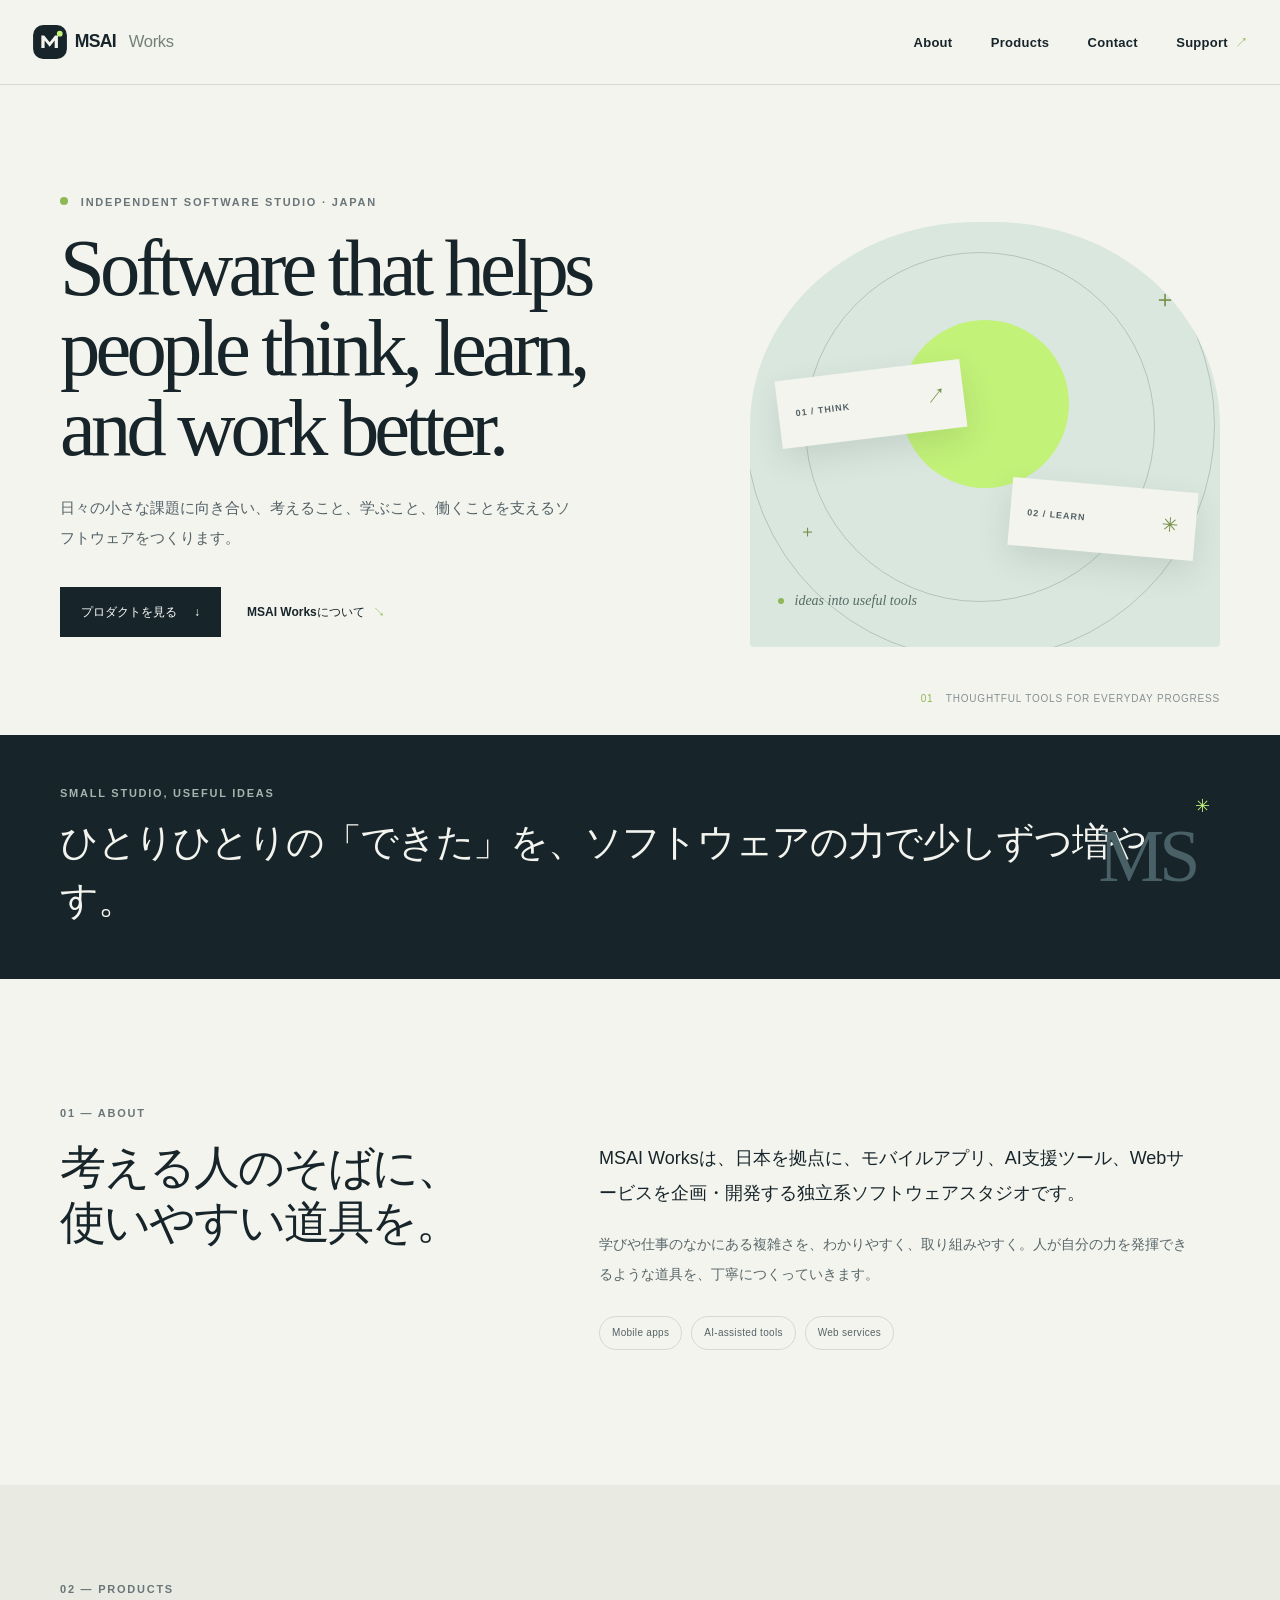
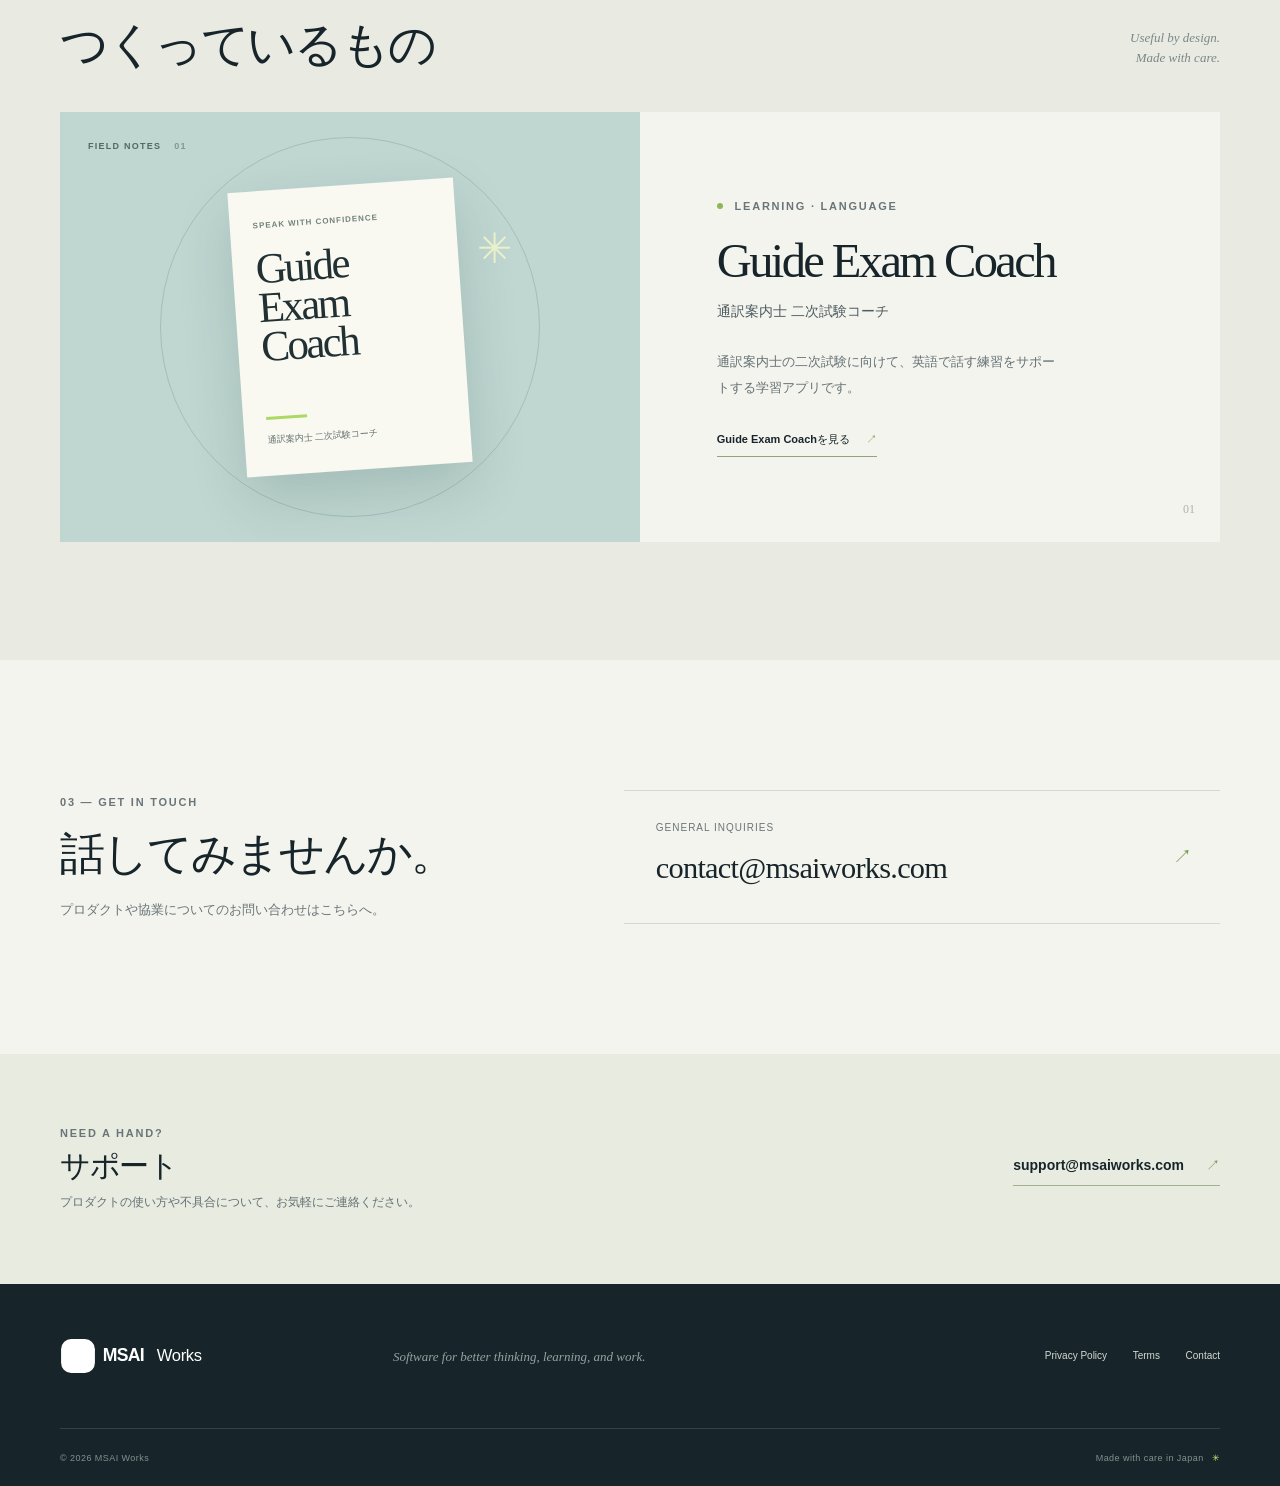
==== index.html @ 57b2ac64 "Create MSAI Works website" ====
<!doctype html>
<html lang="ja">
  <head>
    <meta charset="utf-8">
    <meta name="viewport" content="width=device-width, initial-scale=1">
    <meta name="theme-color" content="#f4f4ee">
    <meta name="description" content="MSAI Worksは、日本を拠点にモバイルアプリ、AI支援ツール、Webサービスを企画・開発する独立系ソフトウェアスタジオです。">
    <meta name="robots" content="index, follow">
    <meta property="og:type" content="website">
    <meta property="og:site_name" content="MSAI Works">
    <meta property="og:title" content="MSAI Works — Software for better thinking, learning, and work">
    <meta property="og:description" content="Software that helps people think, learn, and work better.">
    <meta property="og:url" content="https://msaiworks.com/">
    <meta property="og:locale" content="ja_JP">
    <meta name="twitter:card" content="summary">
    <link rel="canonical" href="https://msaiworks.com/">
    <link rel="icon" href="/favicon.svg" type="image/svg+xml">
    <link rel="stylesheet" href="/styles.css">
    <title>MSAI Works — Software that helps people think, learn, and work better.</title>
  </head>
  <body>
    <a class="skip-link" href="#main">本文へ移動</a>
    <header class="site-header">
      <div class="header-inner">
        <a class="brand" href="/" aria-label="MSAI Works ホーム">
          <img src="/assets/logo.svg" alt="MSAI Works" width="180" height="38">
        </a>
        <nav aria-label="メインナビゲーション">
          <ul class="nav-list">
            <li><a href="#about">About</a></li>
            <li><a href="#products">Products</a></li>
            <li><a href="#contact">Contact</a></li>
            <li><a class="nav-support" href="#support">Support <span aria-hidden="true">↗</span></a></li>
          </ul>
        </nav>
      </div>
    </header>

    <main id="main">
      <section class="hero wrap" aria-labelledby="hero-title">
        <div class="hero-copy">
          <p class="eyebrow"><span class="eyebrow-dot" aria-hidden="true"></span> Independent software studio · Japan</p>
          <h1 id="hero-title">Software that helps people think, learn, and work better.</h1>
          <p class="hero-intro">日々の小さな課題に向き合い、考えること、学ぶこと、働くことを支えるソフトウェアをつくります。</p>
          <div class="hero-actions">
            <a class="button button-dark" href="#products">プロダクトを見る <span aria-hidden="true">↓</span></a>
            <a class="text-link" href="#about">MSAI Worksについて <span aria-hidden="true">↘</span></a>
          </div>
        </div>
        <div class="hero-art" aria-hidden="true">
          <div class="art-orbit orbit-one"></div>
          <div class="art-orbit orbit-two"></div>
          <div class="art-sun"></div>
          <div class="art-card card-top"><span class="card-index">01 / THINK</span><span class="card-symbol">↗</span></div>
          <div class="art-card card-bottom"><span class="card-index">02 / LEARN</span><span class="card-symbol">✳</span></div>
          <div class="art-note"><span class="note-dot"></span> ideas into useful tools</div>
          <span class="art-cross cross-one">＋</span>
          <span class="art-cross cross-two">＋</span>
        </div>
        <div class="hero-footnote"><span>01</span> Thoughtful tools for everyday progress</div>
      </section>

      <section class="intro-band">
        <div class="wrap intro-band-inner">
          <p class="eyebrow">Small studio, useful ideas</p>
          <p class="intro-statement">ひとりひとりの「できた」を、<br class="mobile-break">ソフトウェアの力で少しずつ増やす。</p>
          <span class="intro-mark" aria-hidden="true">MS<span>✳</span></span>
        </div>
      </section>

      <section class="content-section wrap" id="about" aria-labelledby="about-title">
        <div class="section-heading">
          <p class="eyebrow">01 — About</p>
          <h2 id="about-title">考える人のそばに、<br>使いやすい道具を。</h2>
        </div>
        <div class="section-body about-body">
          <p class="lead">MSAI Worksは、日本を拠点に、モバイルアプリ、AI支援ツール、Webサービスを企画・開発する独立系ソフトウェアスタジオです。</p>
          <p>学びや仕事のなかにある複雑さを、わかりやすく、取り組みやすく。人が自分の力を発揮できるような道具を、丁寧につくっていきます。</p>
          <div class="about-tags" aria-label="開発領域">
            <span>Mobile apps</span><span>AI-assisted tools</span><span>Web services</span>
          </div>
        </div>
      </section>

      <section class="products-section" id="products" aria-labelledby="products-title">
        <div class="wrap">
          <div class="section-topline">
            <div>
              <p class="eyebrow">02 — Products</p>
              <h2 id="products-title">つくっているもの</h2>
            </div>
            <p class="section-aside">Useful by design.<br>Made with care.</p>
          </div>
          <article class="product-card">
            <div class="product-visual" aria-hidden="true">
              <span class="product-visual-label">FIELD NOTES <i>01</i></span>
              <div class="product-paper">
                <span class="paper-kicker">SPEAK WITH CONFIDENCE</span>
                <span class="paper-title">Guide<br>Exam<br>Coach</span>
                <span class="paper-line"></span>
                <span class="paper-footer">通訳案内士 二次試験コーチ</span>
              </div>
              <span class="product-spark">✳</span>
              <span class="product-orbit"></span>
            </div>
            <div class="product-details">
              <p class="eyebrow product-status"><span class="status-dot"></span> Learning · Language</p>
              <h3>Guide Exam Coach</h3>
              <p class="product-ja">通訳案内士 二次試験コーチ</p>
              <p class="product-description">通訳案内士の二次試験に向けて、英語で話す練習をサポートする学習アプリです。</p>
              <a class="product-link" href="https://guideexamcoach.com/">Guide Exam Coachを見る <span aria-hidden="true">↗</span></a>
            </div>
            <span class="product-number" aria-hidden="true">01</span>
          </article>
        </div>
      </section>

      <section class="contact-section wrap" id="contact" aria-labelledby="contact-title">
        <div class="contact-heading">
          <p class="eyebrow">03 — Get in touch</p>
          <h2 id="contact-title">話してみませんか。</h2>
          <p>プロダクトや協業についてのお問い合わせはこちらへ。</p>
        </div>
        <a class="contact-card" href="mailto:contact@msaiworks.com">
          <span class="contact-card-label">General inquiries</span>
          <span class="contact-email">contact@msaiworks.com</span>
          <span class="contact-arrow" aria-hidden="true">↗</span>
        </a>
      </section>

      <section class="support-band" id="support" aria-labelledby="support-title">
        <div class="wrap support-inner">
          <div>
            <p class="eyebrow">Need a hand?</p>
            <h2 id="support-title">サポート</h2>
            <p>プロダクトの使い方や不具合について、お気軽にご連絡ください。</p>
          </div>
          <a class="support-link" href="mailto:support@msaiworks.com">support@msaiworks.com <span aria-hidden="true">↗</span></a>
        </div>
      </section>
    </main>

    <footer class="site-footer">
      <div class="wrap footer-main">
        <a class="brand footer-brand" href="/" aria-label="MSAI Works ホーム">
          <img src="/assets/logo.svg" alt="MSAI Works" width="180" height="38">
        </a>
        <p>Software for better thinking, learning, and work.</p>
        <nav aria-label="フッターナビゲーション">
          <a href="/privacy.html">Privacy Policy</a>
          <a href="/terms.html">Terms</a>
          <a href="#contact">Contact</a>
        </nav>
      </div>
      <div class="wrap footer-bottom">
        <span>© 2026 MSAI Works</span>
        <span>Made with care in Japan <span class="footer-star" aria-hidden="true">✳</span></span>
      </div>
    </footer>
  </body>
</html>
---- styles.css ----
@charset "utf-8";

:root {
  color-scheme: light;
  --paper: #f4f4ee;
  --paper-deep: #e9ebe3;
  --ink: #17252a;
  --muted: #697579;
  --line: #d4d9d2;
  --green: #c3f279;
  --green-dark: #8eb856;
  --blue: #b8d9d7;
  --serif: "Iowan Old Style", "Palatino Linotype", "Book Antiqua", Georgia, serif;
  font-family: Inter, "Avenir Next", Avenir, "Hiragino Kaku Gothic ProN", "Yu Gothic", Meiryo, sans-serif;
  font-synthesis: none;
  text-rendering: optimizeLegibility;
  -webkit-font-smoothing: antialiased;
  scroll-behavior: smooth;
  scroll-padding-top: 6rem;
}

* { box-sizing: border-box; }

body {
  margin: 0;
  background: var(--paper);
  color: var(--ink);
  font-size: 16px;
  line-height: 1.8;
}

a { color: inherit; }
img { display: block; max-width: 100%; }
.wrap { width: min(1160px, calc(100% - 64px)); margin-inline: auto; }

.skip-link {
  position: absolute;
  top: 8px;
  left: 8px;
  z-index: 10;
  padding: 10px 16px;
  transform: translateY(-150%);
  background: var(--ink);
  color: white;
}
.skip-link:focus { transform: translateY(0); }

.site-header { border-bottom: 1px solid var(--line); }
.header-inner {
  width: min(1320px, calc(100% - 64px));
  min-height: 84px;
  margin-inline: auto;
  display: flex;
  align-items: center;
  justify-content: space-between;
  gap: 36px;
}
.brand { display: inline-flex; flex: 0 0 auto; }
.brand img { width: 180px; height: auto; }
.nav-list { display: flex; align-items: center; gap: clamp(22px, 3vw, 44px); margin: 0; padding: 0; list-style: none; }
.nav-list a, .footer-main nav a { text-decoration: none; }
.nav-list a { font-size: 13px; font-weight: 600; letter-spacing: .02em; }
.nav-list a:hover, .footer-main nav a:hover, .text-link:hover { color: #4e7135; }
.nav-support span { color: var(--green-dark); margin-left: 3px; }

.hero { min-height: 650px; padding-block: 105px 56px; position: relative; display: grid; grid-template-columns: 1.1fr .9fr; align-items: center; }
.hero-copy { position: relative; z-index: 1; max-width: 660px; padding-bottom: 38px; }
.eyebrow { margin: 0 0 18px; color: var(--muted); font-size: 11px; font-weight: 700; letter-spacing: .16em; line-height: 1.5; text-transform: uppercase; }
.eyebrow-dot, .status-dot, .note-dot { display: inline-block; width: 8px; height: 8px; border-radius: 50%; background: var(--green-dark); vertical-align: 1px; margin-right: 8px; }
.hero h1 { max-width: 650px; margin: 0; font-family: var(--serif); font-size: clamp(3.6rem, 6.3vw, 6.1rem); font-weight: 400; letter-spacing: -.06em; line-height: .99; }
.hero-intro { max-width: 510px; margin: 26px 0 0; color: #536167; font-size: 15px; line-height: 2; }
.hero-actions { display: flex; flex-wrap: wrap; align-items: center; gap: 26px; margin-top: 34px; }
.button { display: inline-flex; min-height: 50px; align-items: center; justify-content: center; gap: 17px; padding: 0 21px; text-decoration: none; font-size: 12px; font-weight: 700; transition: transform .2s ease, background .2s ease; }
.button:hover { transform: translateY(-2px); }
.button-dark { background: var(--ink); color: #fff; }
.button-dark:hover { background: #294047; }
.text-link { font-size: 12px; font-weight: 700; text-decoration: none; }
.text-link span { padding-left: 5px; color: var(--green-dark); }
.hero-art { width: min(100%, 470px); height: 425px; justify-self: end; position: relative; overflow: hidden; border-radius: 48% 48% 4px 4px; background: #dae7df; }
.art-orbit { position: absolute; border: 1px solid rgba(23, 37, 42, .19); border-radius: 50%; }
.orbit-one { width: 470px; height: 470px; left: -5px; top: -32px; }
.orbit-two { width: 350px; height: 350px; left: 55px; top: 30px; }
.art-sun { position: absolute; width: 168px; height: 168px; left: 151px; top: 98px; border-radius: 50%; background: var(--green); }
.art-card { position: absolute; width: 186px; padding: 16px 17px; display: flex; justify-content: space-between; align-items: center; background: var(--paper); box-shadow: 0 12px 32px rgba(29, 54, 51, .12); }
.card-top { left: 28px; top: 148px; transform: rotate(-7deg); }
.card-bottom { right: 24px; bottom: 94px; transform: rotate(5deg); }
.card-index { color: #536167; font-size: 9px; font-weight: 700; letter-spacing: .11em; }
.card-symbol { color: #748f48; font-size: 20px; }
.art-note { position: absolute; bottom: 34px; left: 28px; color: #566b66; font-family: var(--serif); font-size: 14px; font-style: italic; }
.note-dot { width: 6px; height: 6px; margin-right: 7px; }
.art-cross { position: absolute; color: #748f48; font-size: 24px; font-weight: 300; }
.cross-one { right: 43px; top: 55px; }
.cross-two { left: 49px; bottom: 99px; font-size: 17px; }
.hero-footnote { position: absolute; right: 0; bottom: 27px; color: #859092; font-size: 10px; letter-spacing: .08em; text-transform: uppercase; }
.hero-footnote span { color: var(--green-dark); margin-right: 9px; }

.intro-band { background: var(--ink); color: var(--paper); }
.intro-band-inner { min-height: 244px; position: relative; display: flex; flex-direction: column; justify-content: center; padding-block: 45px; }
.intro-band .eyebrow { color: #a4b5ae; margin-bottom: 13px; }
.intro-statement { margin: 0; font-family: var(--serif); font-size: clamp(1.65rem, 3vw, 2.7rem); letter-spacing: -.035em; line-height: 1.5; }
.intro-mark { position: absolute; right: 15px; top: 50%; transform: translateY(-50%); color: #496067; font-family: var(--serif); font-size: 74px; letter-spacing: -.07em; }
.intro-mark span { color: var(--green); font-family: sans-serif; font-size: 18px; vertical-align: top; }
.mobile-break { display: none; }

.content-section { display: grid; grid-template-columns: .85fr 1.15fr; gap: 80px; padding-block: 126px 135px; }
.section-heading h2, .section-topline h2, .contact-heading h2, .support-inner h2 { margin: 0; font-family: var(--serif); font-weight: 400; letter-spacing: -.045em; line-height: 1.2; }
.section-heading h2 { font-size: clamp(2rem, 3.6vw, 3.15rem); }
.section-body { max-width: 590px; padding-top: 36px; }
.section-body p { margin: 0; color: #59676b; font-size: 14px; line-height: 2.15; }
.section-body p + p { margin-top: 18px; }
.section-body .lead { color: var(--ink); font-size: 18px; line-height: 1.95; }
.about-tags { display: flex; flex-wrap: wrap; gap: 9px; margin-top: 27px; }
.about-tags span { padding: 7px 12px; border: 1px solid var(--line); border-radius: 99px; color: #566367; font-size: 10px; letter-spacing: .03em; }

.products-section { padding-block: 96px 118px; background: var(--paper-deep); }
.section-topline { display: flex; justify-content: space-between; align-items: end; margin-bottom: 39px; }
.section-topline h2 { font-size: clamp(2.1rem, 4vw, 3rem); }
.section-aside { margin: 0 0 5px; color: #7a8786; font-family: var(--serif); font-size: 13px; font-style: italic; line-height: 1.55; text-align: right; }
.product-card { position: relative; display: grid; grid-template-columns: 1fr 1fr; min-height: 430px; background: var(--paper); }
.product-visual { min-height: 430px; position: relative; overflow: hidden; display: grid; place-items: center; background: #bfd6d1; }
.product-visual-label { position: absolute; z-index: 1; left: 28px; top: 26px; color: #536967; font-size: 9px; font-weight: 700; letter-spacing: .14em; }
.product-visual-label i { margin-left: 9px; font-style: normal; color: #809793; }
.product-paper { z-index: 1; width: 226px; height: 285px; position: relative; padding: 28px 23px; display: flex; flex-direction: column; background: #f9f8f1; transform: rotate(-4deg); box-shadow: 0 22px 55px rgba(26, 54, 52, .16); }
.paper-kicker { color: #72837c; font-size: 8px; font-weight: 700; letter-spacing: .12em; }
.paper-title { margin-top: 17px; color: #203033; font-family: var(--serif); font-size: 43px; letter-spacing: -.06em; line-height: .9; }
.paper-line { width: 41px; height: 3px; margin-top: auto; background: #acd965; }
.paper-footer { margin-top: 12px; color: #61716e; font-size: 9px; }
.product-spark { position: absolute; z-index: 2; right: 22%; top: 23%; color: #eaf0c9; font-size: 42px; }
.product-orbit { position: absolute; width: 380px; height: 380px; border: 1px solid rgba(40, 75, 69, .17); border-radius: 50%; }
.product-details { align-self: center; padding: 70px clamp(34px, 6vw, 82px); }
.product-status { margin-bottom: 21px; }
.status-dot { width: 6px; height: 6px; margin-right: 7px; }
.product-details h3 { margin: 0; font-family: var(--serif); font-size: clamp(2.2rem, 3.8vw, 3.4rem); font-weight: 400; letter-spacing: -.055em; line-height: 1.1; }
.product-ja { margin: 10px 0 0; color: #4c5a5f; font-size: 14px; font-weight: 600; }
.product-description { max-width: 350px; margin: 25px 0 0; color: #647074; font-size: 13px; line-height: 2; }
.product-link { display: inline-flex; align-items: center; gap: 16px; margin-top: 29px; padding-bottom: 6px; border-bottom: 1px solid #94a579; font-size: 11px; font-weight: 700; text-decoration: none; }
.product-link span { color: #769b4d; }
.product-link:hover { color: #527431; }
.product-number { position: absolute; right: 25px; bottom: 22px; color: #abb4ad; font-family: var(--serif); font-size: 12px; }

.contact-section { display: grid; grid-template-columns: .9fr 1.1fr; align-items: center; gap: 76px; padding-block: 130px; }
.contact-heading h2 { font-size: clamp(2rem, 3.5vw, 3rem); }
.contact-heading > p:last-child { margin: 16px 0 0; color: var(--muted); font-size: 13px; }
.contact-card { position: relative; min-height: 134px; display: flex; flex-direction: column; justify-content: center; padding: 25px 65px 25px 32px; border-top: 1px solid var(--line); border-bottom: 1px solid var(--line); text-decoration: none; }
.contact-card:hover { background: rgba(255, 255, 255, .38); }
.contact-card-label { color: var(--muted); font-size: 10px; letter-spacing: .1em; text-transform: uppercase; }
.contact-email { margin-top: 4px; font-family: var(--serif); font-size: clamp(1.25rem, 2.4vw, 1.9rem); letter-spacing: -.025em; }
.contact-arrow { position: absolute; right: 28px; top: 50%; transform: translateY(-50%); color: #78994d; font-size: 19px; }

.support-band { background: #e8ebdf; }
.support-inner { min-height: 230px; display: flex; align-items: center; justify-content: space-between; gap: 35px; padding-block: 48px; }
.support-inner .eyebrow { margin-bottom: 6px; }
.support-inner h2 { font-size: 30px; }
.support-inner p:last-child { margin: 8px 0 0; color: #637075; font-size: 12px; }
.support-link { display: inline-flex; align-items: center; gap: 22px; padding-bottom: 7px; border-bottom: 1px solid #a2b18e; font-size: 14px; font-weight: 650; text-decoration: none; }
.support-link span { color: #78994d; }

.site-footer { background: var(--ink); color: var(--paper); }
.footer-main { min-height: 144px; display: grid; grid-template-columns: 1fr 1.2fr 1.4fr; align-items: center; gap: 24px; }
.footer-brand img { filter: brightness(0) invert(1); }
.footer-main > p { margin: 0; color: #93a3a0; font-family: var(--serif); font-size: 13px; font-style: italic; }
.footer-main nav { display: flex; justify-content: end; gap: clamp(15px, 2vw, 28px); }
.footer-main nav a { color: #d3d9d2; font-size: 10px; }
.footer-main nav a:hover { color: var(--green); }
.footer-bottom { min-height: 58px; display: flex; align-items: center; justify-content: space-between; border-top: 1px solid #314349; color: #82918f; font-size: 9px; letter-spacing: .05em; }
.footer-star { padding-left: 5px; color: var(--green); }

.legal-page { max-width: 900px; padding-block: 58px 120px; }
.back-link { display: inline-block; margin-bottom: 70px; color: #657275; font-size: 11px; text-decoration: none; }
.back-link:hover { color: var(--ink); }
.legal-eyebrow { margin-bottom: 11px; }
.legal-page > h1 { margin: 0; font-family: var(--serif); font-size: clamp(3.1rem, 7vw, 5.5rem); font-weight: 400; letter-spacing: -.065em; line-height: 1.05; }
.legal-lead { margin: 23px 0 0; color: #58666a; font-size: 15px; }
.updated-date { margin: 19px 0 58px; color: #899392; font-size: 10px; }
.legal-content { border-top: 1px solid var(--line); }
.legal-content section { padding: 26px 0 24px; border-bottom: 1px solid var(--line); }
.legal-content h2 { margin: 0 0 11px; font-size: 15px; font-weight: 700; letter-spacing: -.01em; }
.legal-content p { max-width: 760px; margin: 0; color: #59676b; font-size: 13px; line-height: 2.05; }
.legal-content p + p { margin-top: 11px; }
.legal-content a { text-decoration-thickness: 1px; text-underline-offset: 3px; }
.legal-content a:hover { color: #4e7135; }
.legal-contact { margin-top: 31px; padding: 28px 30px !important; border: 1px solid var(--line) !important; background: rgba(255, 255, 255, .34); }

.not-found { min-height: 100vh; display: flex; flex-direction: column; justify-content: center; align-items: flex-start; padding-block: 70px; }
.not-found .brand { margin-bottom: 100px; }
.not-found .eyebrow { color: #6d7c70; }
.not-found h1 { margin: 0; font-family: var(--serif); font-size: clamp(2.6rem, 7vw, 5rem); font-weight: 400; letter-spacing: -.05em; line-height: 1.2; }
.not-found p:not(.eyebrow) { margin: 18px 0 28px; color: #647074; font-size: 13px; }

@media (max-width: 820px) {
  .wrap, .header-inner { width: min(100% - 42px, 650px); }
  .header-inner { min-height: 76px; gap: 15px; }
  .brand img { width: 160px; }
  .nav-list { gap: 16px; }
  .nav-list a { font-size: 11px; }
  .hero { min-height: auto; grid-template-columns: 1fr  .8fr; gap: 15px; padding-block: 95px 72px; }
  .hero h1 { font-size: clamp(3.3rem, 7.5vw, 5.2rem); }
  .hero-art { height: 340px; }
  .art-sun { width: 130px; height: 130px; left: calc(50% - 65px); top: 85px; }
  .orbit-one { width: 380px; height: 380px; left: calc(50% - 190px); top: -20px; }
  .orbit-two { width: 290px; height: 290px; left: calc(50% - 145px); top: 26px; }
  .art-card { width: 145px; padding: 12px; }
  .card-top { left: 10px; top: 134px; }
  .card-bottom { right: 7px; bottom: 88px; }
  .card-index { font-size: 7px; }
  .content-section { gap: 35px; padding-block: 100px; }
  .product-details { padding-inline: 34px; }
  .contact-section { gap: 38px; padding-block: 100px; }
  .footer-main { grid-template-columns: 1fr 1fr; padding-block: 25px; }
  .footer-main nav { grid-column: 1 / -1; justify-content: start; }
}

@media (max-width: 560px) {
  body { font-size: 15px; }
  .wrap, .header-inner { width: calc(100% - 36px); }
  .header-inner { min-height: 72px; flex-direction: column; align-items: flex-start; justify-content: center; gap: 8px; padding-block: 13px; }
  .brand img { width: 142px; }
  .nav-list { gap: 21px; }
  .nav-list a { font-size: 10px; }
  .hero { display: flex; flex-direction: column; align-items: stretch; padding-block: 67px 61px; }
  .hero-copy { padding-bottom: 0; }
  .eyebrow { font-size: 9px; }
  .hero h1 { max-width: 470px; font-size: clamp(3.25rem, 16vw, 5.1rem); }
  .hero-intro { margin-top: 20px; font-size: 13px; }
  .hero-actions { gap: 19px; margin-top: 26px; }
  .button { min-height: 46px; padding-inline: 16px; font-size: 10px; }
  .text-link { font-size: 10px; }
  .hero-art { width: 100%; height: 295px; margin-top: 41px; border-radius: 50% 50% 4px 4px; }
  .art-sun { width: 120px; height: 120px; top: 64px; }
  .orbit-one { width: 335px; height: 335px; top: -24px; }
  .orbit-two { width: 245px; height: 245px; top: 21px; }
  .card-top { left: 9%; top: 110px; }
  .card-bottom { right: 7%; bottom: 57px; }
  .art-note { bottom: 20px; left: 17px; font-size: 11px; }
  .hero-footnote { right: 0; bottom: 22px; font-size: 8px; }
  .intro-band-inner { min-height: 212px; padding-block: 35px; }
  .intro-statement { font-size: 1.55rem; }
  .mobile-break { display: initial; }
  .intro-mark { right: 0; top: 37px; transform: none; font-size: 32px; }
  .intro-mark span { font-size: 10px; }
  .content-section { display: block; padding-block: 77px 84px; }
  .section-heading h2 { font-size: 2.35rem; }
  .section-body { padding-top: 27px; }
  .section-body .lead { font-size: 16px; }
  .section-body p { font-size: 12px; }
  .about-tags { gap: 7px; }
  .about-tags span { font-size: 9px; }
  .products-section { padding-block: 70px 78px; }
  .section-topline { align-items: center; margin-bottom: 25px; }
  .section-topline h2 { font-size: 2.25rem; }
  .section-aside { font-size: 10px; }
  .product-card { grid-template-columns: 1fr; }
  .product-visual { min-height: 340px; }
  .product-paper { width: 195px; height: 250px; }
  .paper-title { font-size: 37px; }
  .product-details { padding: 38px 27px 54px; }
  .product-details h3 { font-size: 2.55rem; }
  .product-description { margin-top: 18px; }
  .product-number { right: 20px; bottom: 17px; }
  .contact-section { display: block; padding-block: 77px 83px; }
  .contact-heading h2 { font-size: 2.25rem; }
  .contact-heading > p:last-child { font-size: 11px; }
  .contact-card { min-height: 112px; margin-top: 30px; padding-left: 18px; }
  .contact-email { font-size: clamp(1.2rem, 6vw, 1.7rem); }
  .contact-arrow { right: 13px; }
  .support-inner { min-height: 0; display: block; padding-block: 42px; }
  .support-inner h2 { font-size: 27px; }
  .support-inner p:last-child { max-width: 290px; font-size: 11px; }
  .support-link { margin-top: 24px; font-size: 12px; }
  .footer-main { display: flex; align-items: flex-start; flex-direction: column; gap: 15px; padding-block: 30px 23px; }
  .footer-main > p { font-size: 12px; }
  .footer-main nav { flex-wrap: wrap; justify-content: flex-start; gap: 19px; margin-top: 4px; }
  .footer-main nav a { font-size: 9px; }
  .footer-bottom { min-height: 53px; font-size: 8px; }
  .legal-page { padding-block: 36px 85px; }
  .back-link { margin-bottom: 55px; }
  .legal-page > h1 { font-size: 3.5rem; }
  .legal-lead { font-size: 13px; }
  .updated-date { margin-bottom: 40px; }
  .legal-content section { padding-block: 22px 20px; }
  .legal-content h2 { font-size: 13px; }
  .legal-content p { font-size: 11px; }
  .legal-contact { padding: 21px 18px !important; }
  .not-found .brand { margin-bottom: 80px; }
}

@media (prefers-reduced-motion: reduce) {
  :root { scroll-behavior: auto; }
  *, *::before, *::after { transition-duration: .01ms !important; }
}
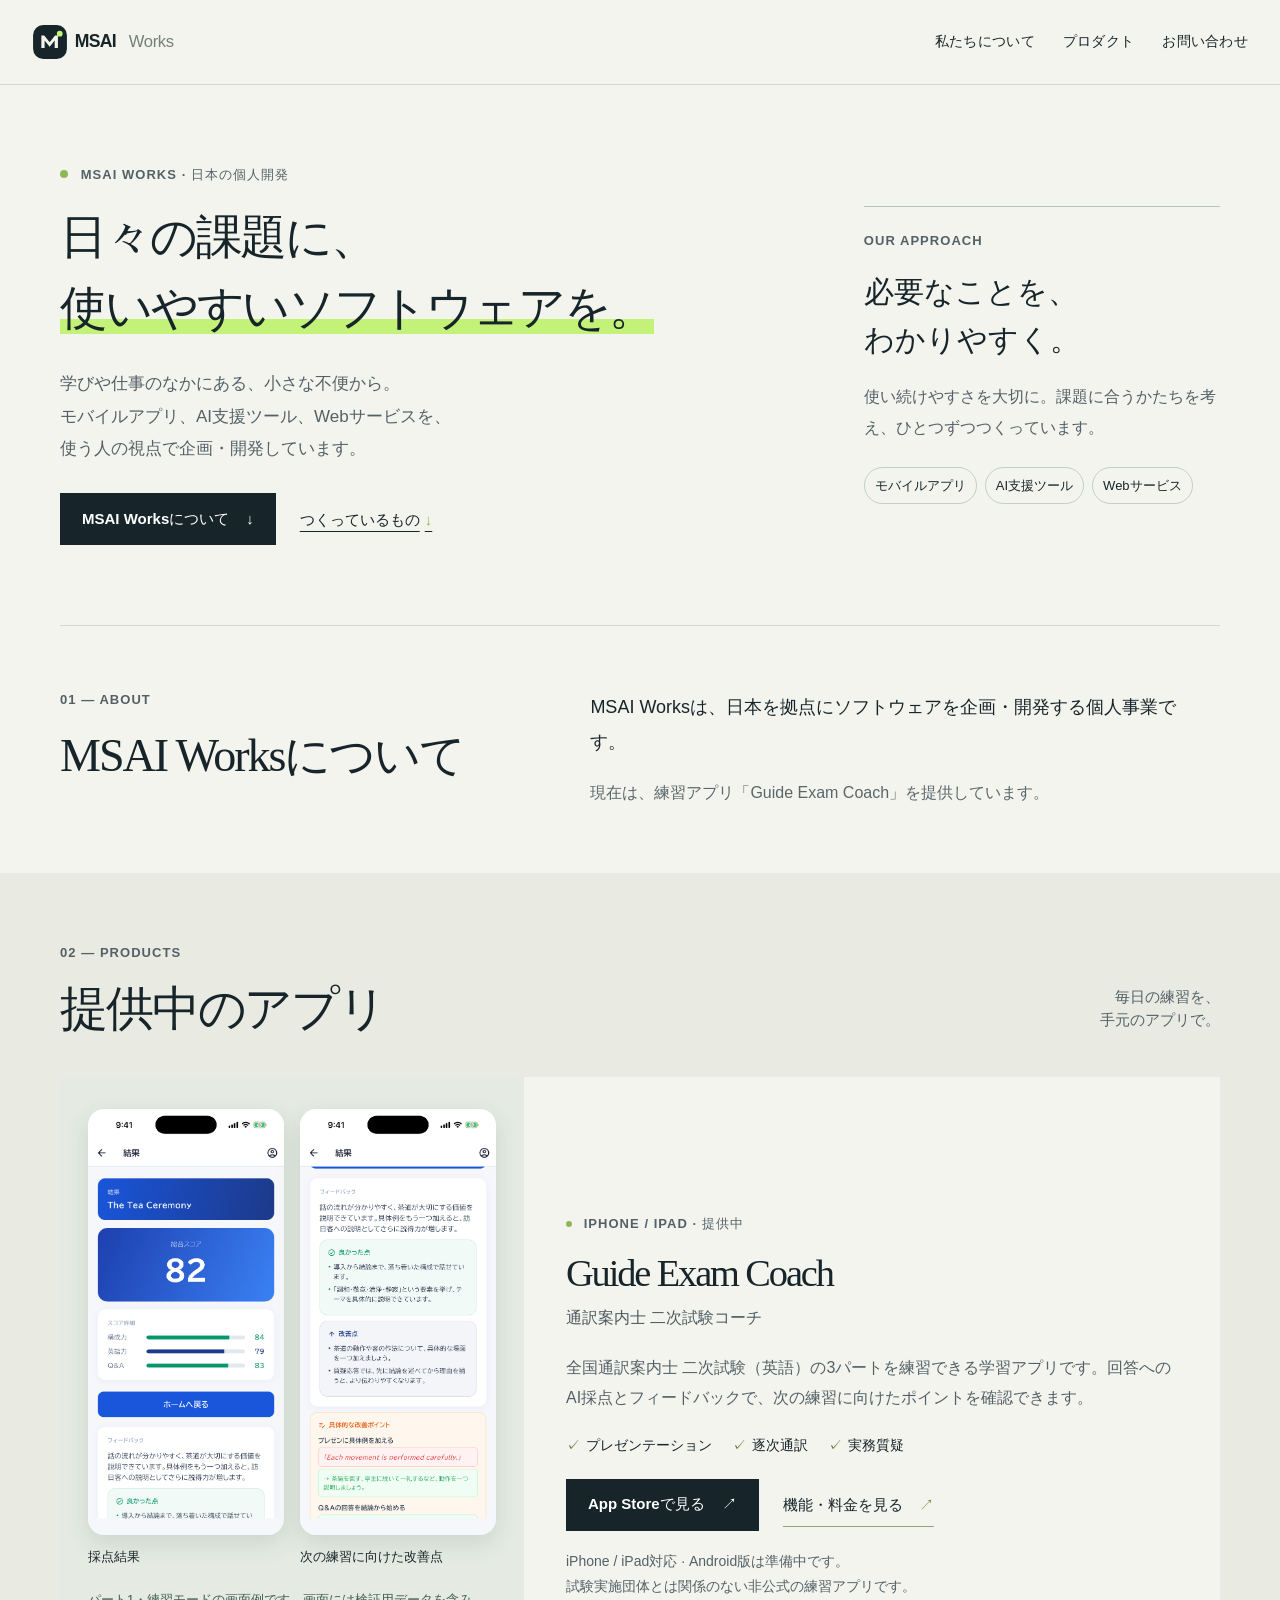
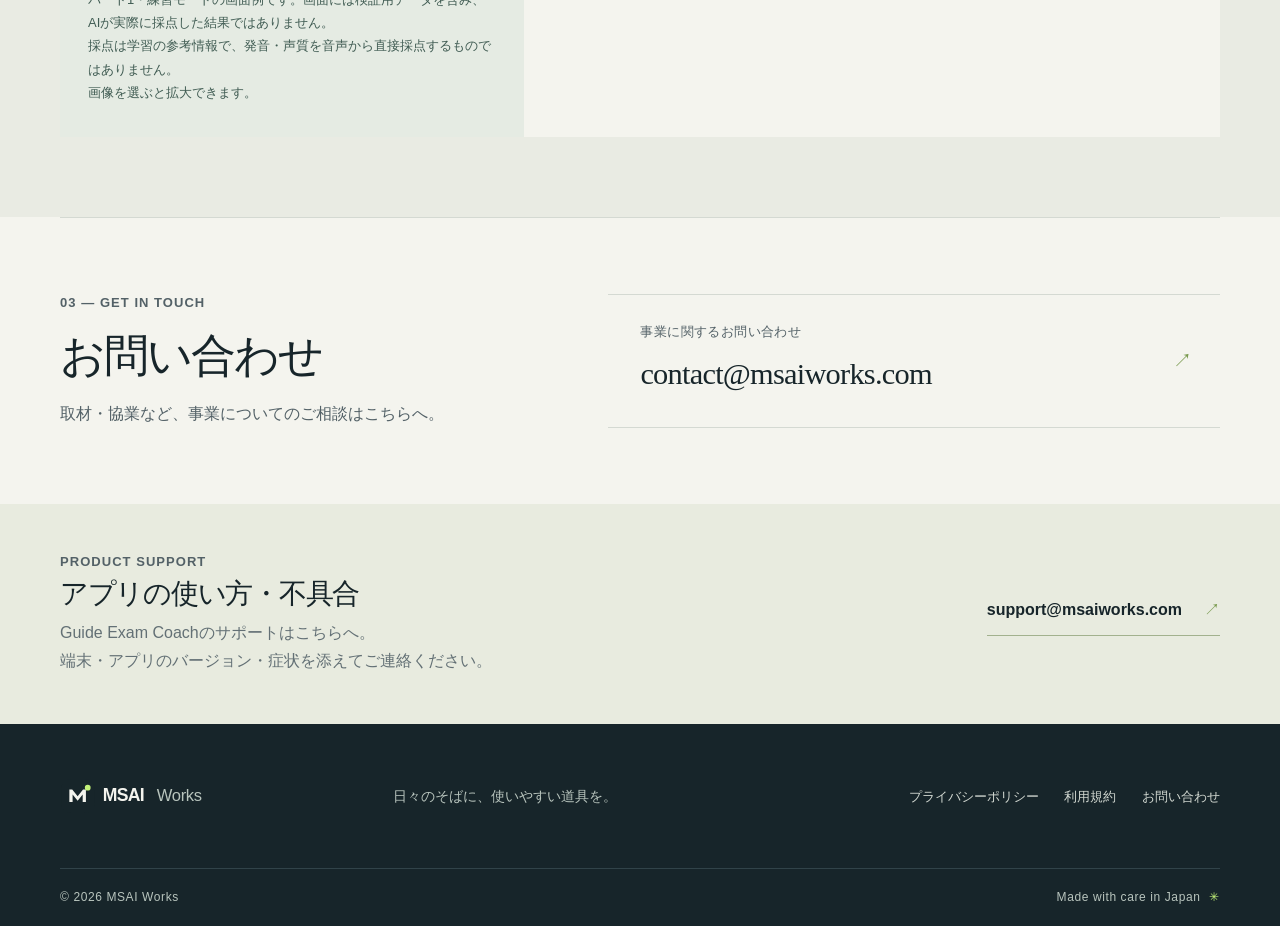
==== commit 3fd92348: "Refresh MSAI Works business site and product presentation" ====
--- a/index.html
+++ b/index.html
@@ -4,19 +4,19 @@
     <meta charset="utf-8">
     <meta name="viewport" content="width=device-width, initial-scale=1">
     <meta name="theme-color" content="#f4f4ee">
-    <meta name="description" content="MSAI Worksは、日本を拠点にモバイルアプリ、AI支援ツール、Webサービスを企画・開発する独立系ソフトウェアスタジオです。">
+    <meta name="description" content="MSAI Worksは、モバイルアプリ、AI支援ツール、Webサービスを企画・開発する個人事業です。全国通訳案内士 二次試験（英語）の練習アプリ、Guide Exam Coachを提供しています。">
     <meta name="robots" content="index, follow">
     <meta property="og:type" content="website">
     <meta property="og:site_name" content="MSAI Works">
-    <meta property="og:title" content="MSAI Works — Software for better thinking, learning, and work">
-    <meta property="og:description" content="Software that helps people think, learn, and work better.">
+    <meta property="og:title" content="MSAI Works｜日々の課題に、使いやすいソフトウェアを。">
+    <meta property="og:description" content="日本を拠点に、モバイルアプリ、AI支援ツール、Webサービスを企画・開発する個人事業です。">
     <meta property="og:url" content="https://msaiworks.com/">
     <meta property="og:locale" content="ja_JP">
     <meta name="twitter:card" content="summary">
     <link rel="canonical" href="https://msaiworks.com/">
     <link rel="icon" href="/favicon.svg" type="image/svg+xml">
     <link rel="stylesheet" href="/styles.css">
-    <title>MSAI Works — Software that helps people think, learn, and work better.</title>
+    <title>MSAI Works｜アプリ・AI支援ツール・Webサービスの個人開発</title>
   </head>
   <body>
     <a class="skip-link" href="#main">本文へ移動</a>
@@ -27,58 +27,41 @@
         </a>
         <nav aria-label="メインナビゲーション">
           <ul class="nav-list">
-            <li><a href="#about">About</a></li>
-            <li><a href="#products">Products</a></li>
-            <li><a href="#contact">Contact</a></li>
-            <li><a class="nav-support" href="#support">Support <span aria-hidden="true">↗</span></a></li>
+            <li><a href="#about">私たちについて</a></li>
+            <li><a href="#products">プロダクト</a></li>
+            <li><a href="#contact">お問い合わせ</a></li>
           </ul>
         </nav>
       </div>
     </header>
 
     <main id="main">
-      <section class="hero wrap" aria-labelledby="hero-title">
+      <section class="hero wrap business-hero" aria-labelledby="hero-title">
         <div class="hero-copy">
-          <p class="eyebrow"><span class="eyebrow-dot" aria-hidden="true"></span> Independent software studio · Japan</p>
-          <h1 id="hero-title">Software that helps people think, learn, and work better.</h1>
-          <p class="hero-intro">日々の小さな課題に向き合い、考えること、学ぶこと、働くことを支えるソフトウェアをつくります。</p>
+          <p class="eyebrow"><span class="eyebrow-dot" aria-hidden="true"></span> MSAI Works · 日本の個人開発</p>
+          <h1 id="hero-title">日々の課題に、<br><em>使いやすい<br class="mobile-break">ソフトウェアを。</em></h1>
+          <p class="hero-intro">学びや仕事のなかにある、小さな不便から。<br>モバイルアプリ、AI支援ツール、Webサービスを、<br class="desktop-break">使う人の視点で企画・開発しています。</p>
           <div class="hero-actions">
-            <a class="button button-dark" href="#products">プロダクトを見る <span aria-hidden="true">↓</span></a>
-            <a class="text-link" href="#about">MSAI Worksについて <span aria-hidden="true">↘</span></a>
+            <a class="button button-dark" href="#about">MSAI Worksについて <span aria-hidden="true">↓</span></a>
+            <a class="text-link" href="#products">つくっているもの <span aria-hidden="true">↓</span></a>
           </div>
         </div>
-        <div class="hero-art" aria-hidden="true">
-          <div class="art-orbit orbit-one"></div>
-          <div class="art-orbit orbit-two"></div>
-          <div class="art-sun"></div>
-          <div class="art-card card-top"><span class="card-index">01 / THINK</span><span class="card-symbol">↗</span></div>
-          <div class="art-card card-bottom"><span class="card-index">02 / LEARN</span><span class="card-symbol">✳</span></div>
-          <div class="art-note"><span class="note-dot"></span> ideas into useful tools</div>
-          <span class="art-cross cross-one">＋</span>
-          <span class="art-cross cross-two">＋</span>
-        </div>
-        <div class="hero-footnote"><span>01</span> Thoughtful tools for everyday progress</div>
-      </section>
-
-      <section class="intro-band">
-        <div class="wrap intro-band-inner">
-          <p class="eyebrow">Small studio, useful ideas</p>
-          <p class="intro-statement">ひとりひとりの「できた」を、<br class="mobile-break">ソフトウェアの力で少しずつ増やす。</p>
-          <span class="intro-mark" aria-hidden="true">MS<span>✳</span></span>
+        <div class="business-note">
+          <p class="eyebrow">Our approach</p>
+          <p class="business-note-title">必要なことを、<br>わかりやすく。</p>
+          <p>使い続けやすさを大切に。課題に合うかたちを考え、ひとつずつつくっています。</p>
+          <div class="business-domains" aria-label="企画・開発の領域"><span>モバイルアプリ</span><span>AI支援ツール</span><span>Webサービス</span></div>
         </div>
       </section>
 
       <section class="content-section wrap" id="about" aria-labelledby="about-title">
         <div class="section-heading">
           <p class="eyebrow">01 — About</p>
-          <h2 id="about-title">考える人のそばに、<br>使いやすい道具を。</h2>
+          <h2 id="about-title">MSAI Worksについて</h2>
         </div>
         <div class="section-body about-body">
-          <p class="lead">MSAI Worksは、日本を拠点に、モバイルアプリ、AI支援ツール、Webサービスを企画・開発する独立系ソフトウェアスタジオです。</p>
-          <p>学びや仕事のなかにある複雑さを、わかりやすく、取り組みやすく。人が自分の力を発揮できるような道具を、丁寧につくっていきます。</p>
-          <div class="about-tags" aria-label="開発領域">
-            <span>Mobile apps</span><span>AI-assisted tools</span><span>Web services</span>
-          </div>
+          <p class="lead">MSAI Worksは、日本を拠点にソフトウェアを企画・開発する個人事業です。</p>
+          <p>現在は、練習アプリ「Guide Exam Coach」を提供しています。</p>
         </div>
       </section>
 
@@ -87,28 +70,29 @@
           <div class="section-topline">
             <div>
               <p class="eyebrow">02 — Products</p>
-              <h2 id="products-title">つくっているもの</h2>
+              <h2 id="products-title">提供中のアプリ</h2>
             </div>
-            <p class="section-aside">Useful by design.<br>Made with care.</p>
+            <p class="section-aside">毎日の練習を、<br>手元のアプリで。</p>
           </div>
           <article class="product-card">
-            <div class="product-visual" aria-hidden="true">
-              <span class="product-visual-label">FIELD NOTES <i>01</i></span>
-              <div class="product-paper">
-                <span class="paper-kicker">SPEAK WITH CONFIDENCE</span>
-                <span class="paper-title">Guide<br>Exam<br>Coach</span>
-                <span class="paper-line"></span>
-                <span class="paper-footer">通訳案内士 二次試験コーチ</span>
+            <div class="product-screens">
+              <div class="screen-pair">
+                <figure><a href="/assets/marketing-feedback.png" aria-label="採点結果の画面例を拡大"><img src="/assets/marketing-feedback.png" alt="画面例：総合スコアと項目別の採点結果" width="1206" height="2622" loading="lazy"></a><figcaption>採点結果</figcaption></figure>
+                <figure><a href="/assets/marketing-feedback-detail.png" aria-label="改善点の画面例を拡大"><img src="/assets/marketing-feedback-detail.png" alt="画面例：良かった点と改善点、日本語の具体的なフィードバック" width="1206" height="2622" loading="lazy"></a><figcaption>次の練習に向けた改善点</figcaption></figure>
               </div>
-              <span class="product-spark">✳</span>
-              <span class="product-orbit"></span>
+              <p class="screen-note">パート1・練習モードの画面例です。画面には検証用データを含み、AIが実際に採点した結果ではありません。<br>採点は学習の参考情報で、発音・声質を音声から直接採点するものではありません。<br>画像を選ぶと拡大できます。</p>
             </div>
             <div class="product-details">
-              <p class="eyebrow product-status"><span class="status-dot"></span> Learning · Language</p>
+              <p class="eyebrow product-status"><span class="status-dot"></span> iPhone / iPad · 提供中</p>
               <h3>Guide Exam Coach</h3>
               <p class="product-ja">通訳案内士 二次試験コーチ</p>
-              <p class="product-description">通訳案内士の二次試験に向けて、英語で話す練習をサポートする学習アプリです。</p>
-              <a class="product-link" href="https://guideexamcoach.com/">Guide Exam Coachを見る <span aria-hidden="true">↗</span></a>
+              <p class="product-description">全国通訳案内士 二次試験（英語）の3パートを練習できる学習アプリです。回答へのAI採点とフィードバックで、次の練習に向けたポイントを確認できます。</p>
+              <ul class="feature-list"><li>プレゼンテーション</li><li>逐次通訳</li><li>実務質疑</li></ul>
+              <div class="product-actions">
+                <a class="button button-dark" href="https://apps.apple.com/jp/app/id6809466607">App Storeで見る <span aria-hidden="true">↗</span></a>
+                <a class="product-link" href="https://guideexamcoach.com/">機能・料金を見る <span aria-hidden="true">↗</span></a>
+              </div>
+              <p class="platform-note">iPhone / iPad対応 · Android版は準備中です。<br>試験実施団体とは関係のない非公式の練習アプリです。</p>
             </div>
             <span class="product-number" aria-hidden="true">01</span>
           </article>
@@ -118,11 +102,11 @@
       <section class="contact-section wrap" id="contact" aria-labelledby="contact-title">
         <div class="contact-heading">
           <p class="eyebrow">03 — Get in touch</p>
-          <h2 id="contact-title">話してみませんか。</h2>
-          <p>プロダクトや協業についてのお問い合わせはこちらへ。</p>
+          <h2 id="contact-title">お問い合わせ</h2>
+          <p>取材・協業など、事業についてのご相談はこちらへ。</p>
         </div>
         <a class="contact-card" href="mailto:contact@msaiworks.com">
-          <span class="contact-card-label">General inquiries</span>
+          <span class="contact-card-label">事業に関するお問い合わせ</span>
           <span class="contact-email">contact@msaiworks.com</span>
           <span class="contact-arrow" aria-hidden="true">↗</span>
         </a>
@@ -131,9 +115,9 @@
       <section class="support-band" id="support" aria-labelledby="support-title">
         <div class="wrap support-inner">
           <div>
-            <p class="eyebrow">Need a hand?</p>
-            <h2 id="support-title">サポート</h2>
-            <p>プロダクトの使い方や不具合について、お気軽にご連絡ください。</p>
+            <p class="eyebrow">Product support</p>
+            <h2 id="support-title">アプリの使い方・不具合</h2>
+            <p>Guide Exam Coachのサポートはこちらへ。<br>端末・アプリのバージョン・症状を添えてご連絡ください。</p>
           </div>
           <a class="support-link" href="mailto:support@msaiworks.com">support@msaiworks.com <span aria-hidden="true">↗</span></a>
         </div>
@@ -143,13 +127,13 @@
     <footer class="site-footer">
       <div class="wrap footer-main">
         <a class="brand footer-brand" href="/" aria-label="MSAI Works ホーム">
-          <img src="/assets/logo.svg" alt="MSAI Works" width="180" height="38">
+          <img src="/assets/logo-footer.svg" alt="MSAI Works" width="180" height="38">
         </a>
-        <p>Software for better thinking, learning, and work.</p>
+        <p>日々のそばに、使いやすい道具を。</p>
         <nav aria-label="フッターナビゲーション">
-          <a href="/privacy.html">Privacy Policy</a>
-          <a href="/terms.html">Terms</a>
-          <a href="#contact">Contact</a>
+          <a href="/privacy.html">プライバシーポリシー</a>
+          <a href="/terms.html">利用規約</a>
+          <a href="#contact">お問い合わせ</a>
         </nav>
       </div>
       <div class="wrap footer-bottom">
--- a/styles.css
+++ b/styles.css
@@ -15,7 +15,7 @@
   font-synthesis: none;
   text-rendering: optimizeLegibility;
   -webkit-font-smoothing: antialiased;
-  scroll-behavior: smooth;
+  scroll-behavior: auto;
   scroll-padding-top: 6rem;
 }
 
@@ -158,6 +158,7 @@
 .site-footer { background: var(--ink); color: var(--paper); }
 .footer-main { min-height: 144px; display: grid; grid-template-columns: 1fr 1.2fr 1.4fr; align-items: center; gap: 24px; }
 .footer-brand img { filter: brightness(0) invert(1); }
+.footer-brand img[src$="logo-footer.svg"] { filter: none; }
 .footer-main > p { margin: 0; color: #93a3a0; font-family: var(--serif); font-size: 13px; font-style: italic; }
 .footer-main nav { display: flex; justify-content: end; gap: clamp(15px, 2vw, 28px); }
 .footer-main nav a { color: #d3d9d2; font-size: 10px; }
@@ -288,3 +289,137 @@
   :root { scroll-behavior: auto; }
   *, *::before, *::after { transition-duration: .01ms !important; }
 }
+
+/* MSAI Works refresh: legible Japanese content and real product identity. */
+:root { --muted: #536167; }
+a:focus-visible { outline: 3px solid #527431; outline-offset: 5px; }
+.nav-list { flex-wrap: wrap; gap: 12px 28px; }
+.nav-list a { display: inline-flex; align-items: center; min-height: 44px; font-size: 14px; }
+.header-inner { flex-wrap: wrap; }
+.hero { min-height: 570px; grid-template-columns: 1.2fr .8fr; gap: 48px; padding-block: 72px; }
+.hero-copy { padding: 0; }
+.eyebrow { font-size: 13px; letter-spacing: .08em; }
+.hero h1 { font-family: var(--serif); font-size: clamp(2.35rem, 4.1vw, 3.7rem); letter-spacing: -.045em; line-height: 1.5; }
+.hero h1 em { font-style: normal; background: linear-gradient(transparent 72%, #c3f279 72%); }
+.hero-intro { max-width: 560px; font-size: 17px; line-height: 1.9; margin-top: 24px; }
+.hero-actions { gap: 24px; margin-top: 28px; }
+.button { font-size: 15px; min-height: 52px; padding: 12px 22px; line-height: 1.5; }
+.text-link { display: inline-flex; align-items: center; min-height: 44px; font-size: 15px; text-decoration: underline; text-underline-offset: 6px; }
+.availability { color: var(--muted); font-size: 14px; margin: 16px 0 0; }
+.hero-product { padding: 36px 24px; border-radius: 45% 45% 8px 8px; background: #dae7df; text-align: center; }
+.hero-product .eyebrow { margin-bottom: 24px; }
+.app-icon { width: 180px; height: auto; margin: auto; border-radius: 23%; box-shadow: 0 14px 32px #20303318; }
+.hero-product-name { font-family: var(--serif); font-size: 28px; line-height: 1.3; margin: 22px 0 6px; }
+.hero-product-caption { color: #4c5a5f; font-size: 14px; margin: 0; }
+.practice-parts { display: flex; flex-wrap: wrap; justify-content: center; gap: 8px; margin-top: 20px; }
+.practice-parts span { font-size: 13px; padding: 4px 10px; background: #f4f4ee; border-radius: 30px; }
+.products-section { padding-block: 70px 80px; }
+.section-aside { font-size: 15px; color: var(--muted); }
+.product-card { grid-template-columns: .8fr 1.2fr; }
+.product-visual { padding: 40px 24px; min-height: 400px; display: flex; flex-direction: column; align-items: center; justify-content: center; background: #bfd6d1; text-align: center; }
+.product-visual img { width: 200px; height: auto; border-radius: 23%; box-shadow: 0 14px 32px #20303318; }
+.product-visual p { font-family: var(--serif); font-size: 30px; margin: 26px 0 5px; line-height: 1.3; }
+.product-visual > span { font-size: 14px; color: #394e4d; }
+.product-details { padding: 44px 42px; min-width: 0; }
+.product-details h3 { font-size: clamp(2rem, 3vw, 2.6rem); }
+.product-status { margin-bottom: 18px; }
+.product-ja { font-size: 16px; }
+.product-description { max-width: none; font-size: 16px; color: #536167; line-height: 1.9; margin-top: 20px; }
+.feature-list { display: flex; flex-wrap: wrap; gap: 8px 20px; padding: 0; margin: 20px 0; list-style: none; font-size: 14px; }
+.feature-list li::before { content: '✓'; margin-right: 6px; color: #527431; }
+.product-actions { display: flex; flex-wrap: wrap; align-items: center; gap: 16px 24px; }
+.product-link { font-size: 15px; min-height: 44px; margin-top: 0; padding-block: 8px; }
+.platform-note { font-size: 14px; color: #536167; margin: 18px 0 0; }
+.product-number { display: none; }
+.content-section { padding-block: 90px; gap: 65px; }
+.section-body { padding-top: 0; }
+.section-body p { font-size: 16px; line-height: 1.9; }
+.section-body .lead { font-size: 18px; }
+.about-tags span { font-size: 13px; }
+.contact-section { padding-block: 75px; gap: 48px; border-top: 1px solid var(--line); }
+.contact-heading > p:last-child { font-size: 16px; }
+.contact-card-label { font-size: 13px; letter-spacing: .03em; }
+.contact-email { overflow-wrap: anywhere; }
+.support-inner { min-height: 210px; }
+.support-inner h2 { font-size: 28px; }
+.support-inner p:last-child { font-size: 16px; }
+.support-link { font-size: 16px; min-height: 44px; overflow-wrap: anywhere; }
+.footer-main nav { flex-wrap: wrap; }
+.footer-main nav a { display: inline-flex; align-items: center; min-height: 44px; font-size: 13px; }
+.footer-main > p { font-size: 14px; color: #b8c4bd; }
+.footer-bottom { font-size: 12px; color: #b8c4bd; flex-wrap: wrap; gap: 8px; padding-block: 16px; }
+@media (max-width: 900px) {
+ .hero { gap: 28px; }
+ .product-card { grid-template-columns: .7fr 1fr; }
+ .product-details { padding: 32px 28px; }
+ .content-section { gap: 32px; }
+ .support-inner { flex-wrap: wrap; }
+}
+@media (max-width: 700px) {
+ .header-inner { flex-direction: column; align-items: flex-start; gap: 4px; padding-block: 16px 8px; }
+ .nav-list { gap: 6px 20px; }
+ .nav-list a { font-size: 14px; }
+ .hero { display: flex; flex-direction: column; align-items: stretch; padding-block: 42px 48px; gap: 32px; }
+ .hero h1 { font-size: clamp(2rem, 6.4vw, 2.8rem); }
+ .hero-intro { font-size: 16px; }
+ .hero-product { border-radius: 12px; padding: 26px 20px; }
+ .hero-product .eyebrow { margin-bottom: 16px; }
+ .app-icon { width: 120px; }
+ .hero-product-name { margin-top: 16px; }
+ .products-section { padding-block: 48px; }
+ .section-topline { align-items: start; gap: 20px; }
+ .section-topline h2 { font-size: 2rem; }
+ .section-aside { display: none; }
+ .product-card { grid-template-columns: 1fr; }
+ .product-visual { min-height: 0; padding: 28px 20px; }
+ .product-visual img { width: 120px; }
+ .product-visual p { font-size: 26px; margin-top: 16px; }
+ .product-details { padding: 28px 22px 34px; }
+ .product-details h3 { font-size: 2rem; }
+ .content-section { display: block; padding-block: 56px; }
+ .section-heading h2 { font-size: 2rem; line-height: 1.5; }
+ .section-body { padding-top: 24px; }
+ .contact-section { display: block; padding-block: 48px; }
+ .contact-heading h2 { font-size: 2rem; }
+ .contact-card { margin-top: 24px; padding: 22px 38px 22px 0; }
+ .contact-email { font-size: clamp(1.1rem, 5.7vw, 1.6rem); }
+ .support-inner { display: block; padding-block: 36px; }
+ .support-inner h2 { font-size: 24px; line-height: 1.5; }
+ .support-inner p:last-child { max-width: none; }
+ .support-link { margin-top: 22px; gap: 10px; }
+ .footer-main { display: flex; flex-direction: column; align-items: start; gap: 12px; }
+ .footer-main nav { gap: 8px 18px; }
+ .footer-main nav a { font-size: 13px; }
+}
+
+.product-visual img { width: 150px; }
+@media (max-width: 700px) { .product-visual { display: none; } }
+@media (min-width: 701px) and (max-width: 820px) {
+  .content-section { display: block; }
+  .section-heading h2 { font-size: 2rem; line-height: 1.5; }
+  .section-body { padding-top: 24px; }
+}
+
+/* Public product screenshots, with the original demo disclosure. */
+.product-screens { background:#e5ebe3; padding:32px 28px; min-width:0; }
+.screen-pair { display:grid; grid-template-columns:1fr 1fr; gap:16px; align-items:start; }
+.screen-pair figure { margin:0; min-width:0; }
+.screen-pair a { display:block; border-radius:16px; overflow:hidden; box-shadow:0 8px 24px #123d3320; }
+.screen-pair img { display:block; width:100%; height:auto; }
+.screen-pair figcaption { font-size:13px; font-weight:600; margin-top:12px; line-height:1.6; }
+.screen-note { font-size:13px; line-height:1.8; margin:20px 0 0; color:#405c53; }
+@media(max-width:700px) { .product-screens { order:2; padding:24px 20px; } .product-details { order:1; } .screen-pair { gap:12px; } }
+@media (min-width:701px) and (max-width:900px) { .product-card { grid-template-columns:1fr; } .product-details { order:1; } .product-screens { order:2; } .screen-pair { max-width:420px; margin-inline:auto; } .screen-note { max-width:520px; margin-inline:auto; } }
+
+/* Business-first hierarchy: product links belong to Products. */
+.business-hero { grid-template-columns:1.35fr .65fr; min-height:540px; gap:64px; }
+.business-hero h1 { font-size:clamp(2.2rem,3.7vw,3.35rem); }
+.mobile-break { display:none; }
+.business-note { border-top:1px solid #b4c6b9; padding-top:24px; align-self:center; }
+.business-note-title { font-family:var(--serif); font-size:30px; line-height:1.6; margin:0 0 18px; }
+.business-note > p:not(.eyebrow):not(.business-note-title) { font-size:16px; line-height:1.9; color:var(--muted); }
+.business-domains { display:flex; flex-wrap:wrap; gap:8px; margin-top:24px; }
+.business-domains span { font-size:13px; padding:6px 10px; border:1px solid #c3cfc1; border-radius:30px; }
+.business-hero + .content-section { border-top:1px solid var(--line); padding-block:64px; }
+@media(max-width:900px) { .business-hero { gap:32px; grid-template-columns:1.2fr .8fr; } .desktop-break { display:none; } }
+@media(max-width:700px) { .business-hero { min-height:0; } .business-hero h1 { font-size:clamp(2rem,7.5vw,2.8rem); } .mobile-break { display:block; } .business-note { align-self:stretch; padding-top:24px; } .business-note-title { font-size:26px; } .business-hero + .content-section { padding-block:48px; } }
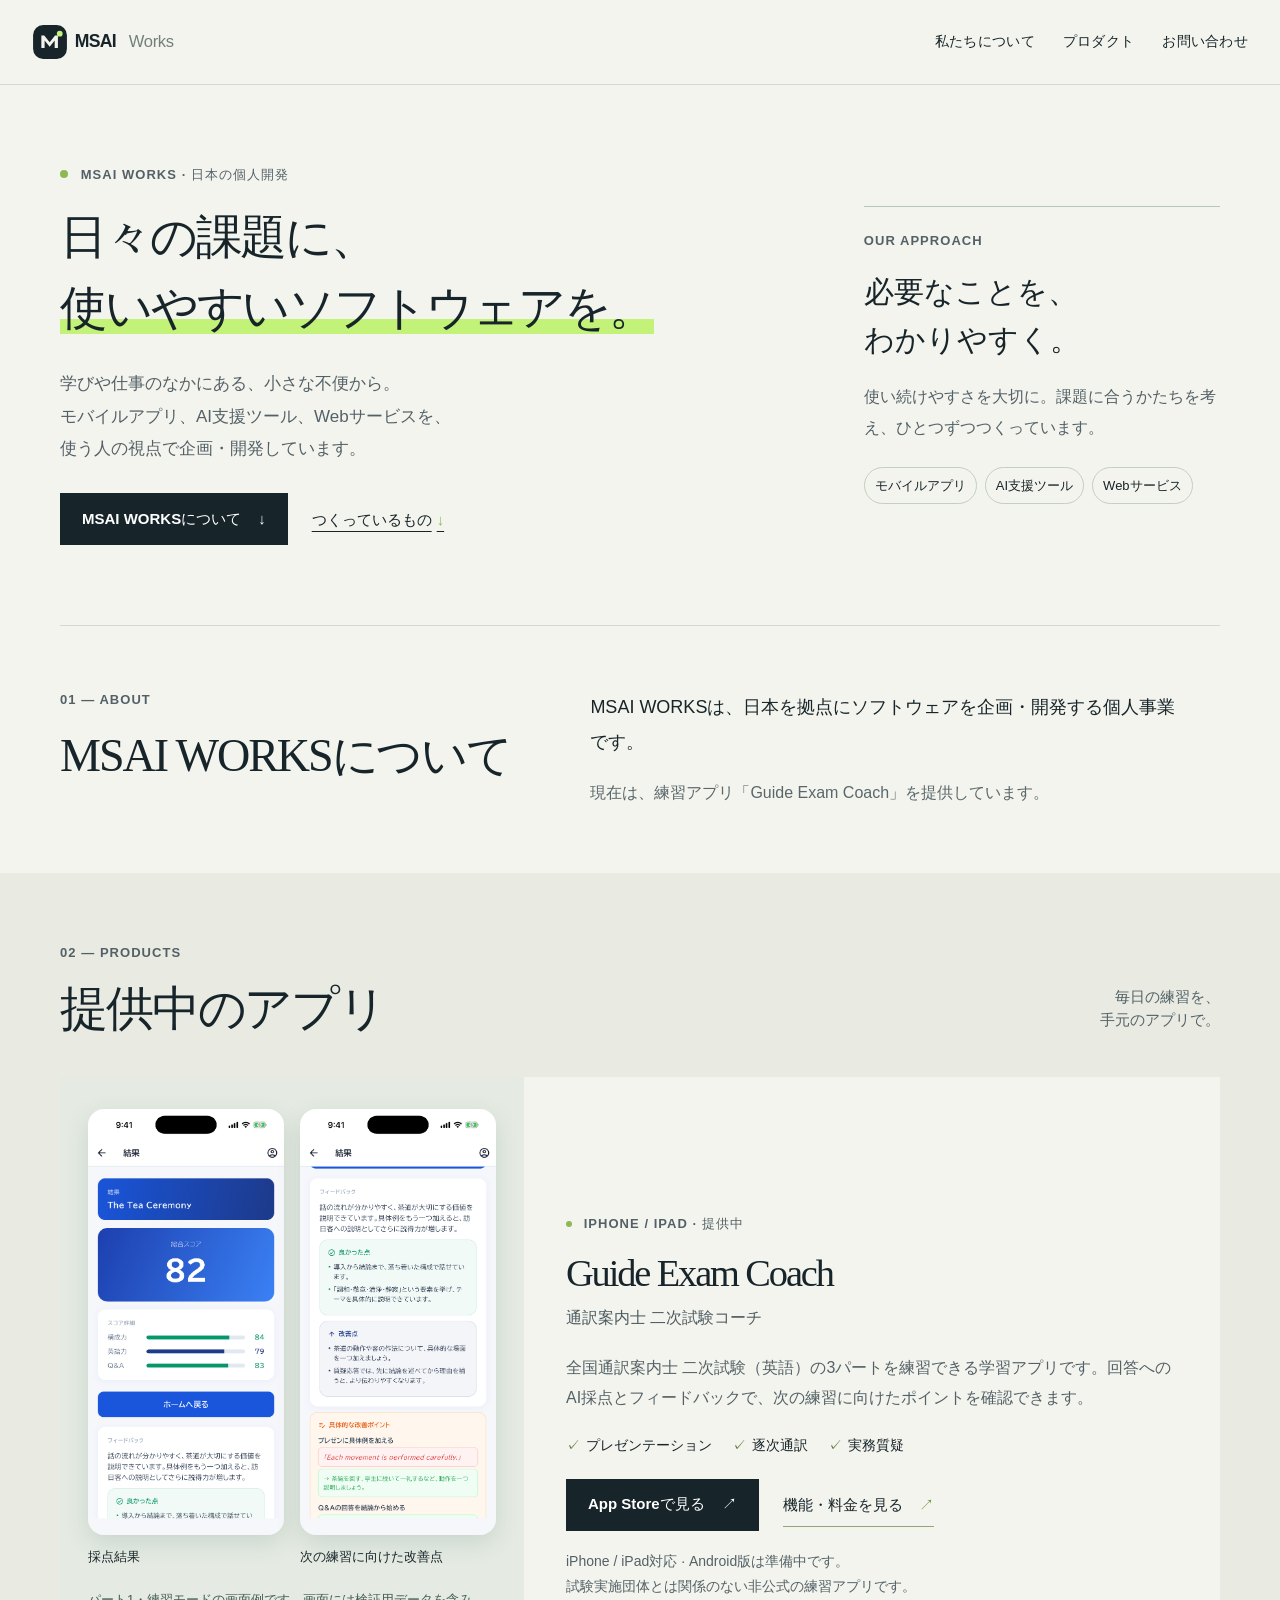
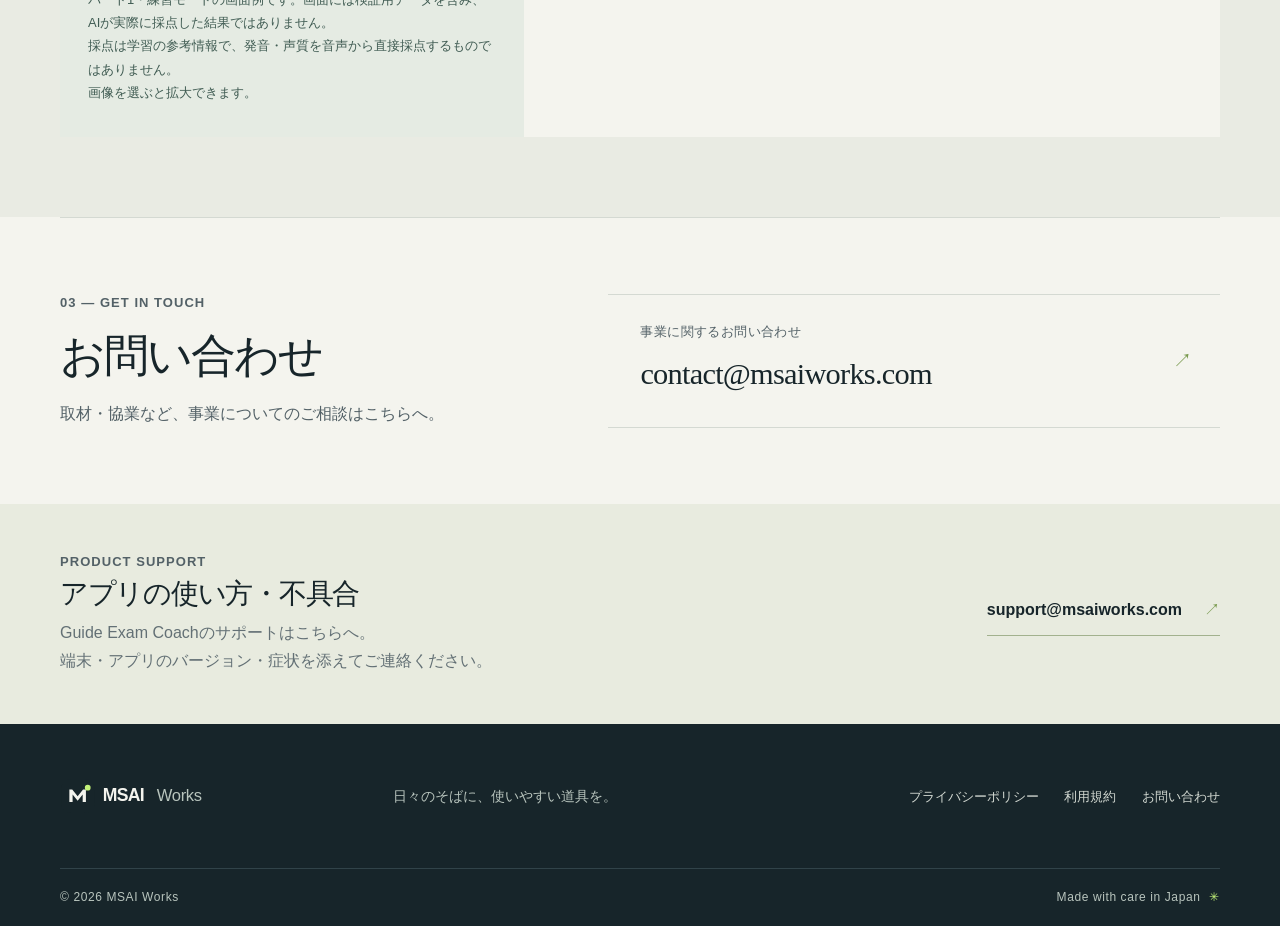
==== commit 8f958149: "Standardize public brand spelling as MSAI WORKS" ====
--- a/index.html
+++ b/index.html
@@ -4,11 +4,11 @@
     <meta charset="utf-8">
     <meta name="viewport" content="width=device-width, initial-scale=1">
     <meta name="theme-color" content="#f4f4ee">
-    <meta name="description" content="MSAI Worksは、モバイルアプリ、AI支援ツール、Webサービスを企画・開発する個人事業です。全国通訳案内士 二次試験（英語）の練習アプリ、Guide Exam Coachを提供しています。">
+    <meta name="description" content="MSAI WORKSは、モバイルアプリ、AI支援ツール、Webサービスを企画・開発する個人事業です。全国通訳案内士 二次試験（英語）の練習アプリ、Guide Exam Coachを提供しています。">
     <meta name="robots" content="index, follow">
     <meta property="og:type" content="website">
-    <meta property="og:site_name" content="MSAI Works">
-    <meta property="og:title" content="MSAI Works｜日々の課題に、使いやすいソフトウェアを。">
+    <meta property="og:site_name" content="MSAI WORKS">
+    <meta property="og:title" content="MSAI WORKS｜日々の課題に、使いやすいソフトウェアを。">
     <meta property="og:description" content="日本を拠点に、モバイルアプリ、AI支援ツール、Webサービスを企画・開発する個人事業です。">
     <meta property="og:url" content="https://msaiworks.com/">
     <meta property="og:locale" content="ja_JP">
@@ -16,14 +16,14 @@
     <link rel="canonical" href="https://msaiworks.com/">
     <link rel="icon" href="/favicon.svg" type="image/svg+xml">
     <link rel="stylesheet" href="/styles.css">
-    <title>MSAI Works｜アプリ・AI支援ツール・Webサービスの個人開発</title>
+    <title>MSAI WORKS｜アプリ・AI支援ツール・Webサービスの個人開発</title>
   </head>
   <body>
     <a class="skip-link" href="#main">本文へ移動</a>
     <header class="site-header">
       <div class="header-inner">
-        <a class="brand" href="/" aria-label="MSAI Works ホーム">
-          <img src="/assets/logo.svg" alt="MSAI Works" width="180" height="38">
+        <a class="brand" href="/" aria-label="MSAI WORKS ホーム">
+          <img src="/assets/logo.svg" alt="MSAI WORKS" width="180" height="38">
         </a>
         <nav aria-label="メインナビゲーション">
           <ul class="nav-list">
@@ -38,11 +38,11 @@
     <main id="main">
       <section class="hero wrap business-hero" aria-labelledby="hero-title">
         <div class="hero-copy">
-          <p class="eyebrow"><span class="eyebrow-dot" aria-hidden="true"></span> MSAI Works · 日本の個人開発</p>
+          <p class="eyebrow"><span class="eyebrow-dot" aria-hidden="true"></span> MSAI WORKS · 日本の個人開発</p>
           <h1 id="hero-title">日々の課題に、<br><em>使いやすい<br class="mobile-break">ソフトウェアを。</em></h1>
           <p class="hero-intro">学びや仕事のなかにある、小さな不便から。<br>モバイルアプリ、AI支援ツール、Webサービスを、<br class="desktop-break">使う人の視点で企画・開発しています。</p>
           <div class="hero-actions">
-            <a class="button button-dark" href="#about">MSAI Worksについて <span aria-hidden="true">↓</span></a>
+            <a class="button button-dark" href="#about">MSAI WORKSについて <span aria-hidden="true">↓</span></a>
             <a class="text-link" href="#products">つくっているもの <span aria-hidden="true">↓</span></a>
           </div>
         </div>
@@ -57,10 +57,10 @@
       <section class="content-section wrap" id="about" aria-labelledby="about-title">
         <div class="section-heading">
           <p class="eyebrow">01 — About</p>
-          <h2 id="about-title">MSAI Worksについて</h2>
+          <h2 id="about-title">MSAI WORKSについて</h2>
         </div>
         <div class="section-body about-body">
-          <p class="lead">MSAI Worksは、日本を拠点にソフトウェアを企画・開発する個人事業です。</p>
+          <p class="lead">MSAI WORKSは、日本を拠点にソフトウェアを企画・開発する個人事業です。</p>
           <p>現在は、練習アプリ「Guide Exam Coach」を提供しています。</p>
         </div>
       </section>
@@ -126,8 +126,8 @@
 
     <footer class="site-footer">
       <div class="wrap footer-main">
-        <a class="brand footer-brand" href="/" aria-label="MSAI Works ホーム">
-          <img src="/assets/logo-footer.svg" alt="MSAI Works" width="180" height="38">
+        <a class="brand footer-brand" href="/" aria-label="MSAI WORKS ホーム">
+          <img src="/assets/logo-footer.svg" alt="MSAI WORKS" width="180" height="38">
         </a>
         <p>日々のそばに、使いやすい道具を。</p>
         <nav aria-label="フッターナビゲーション">
